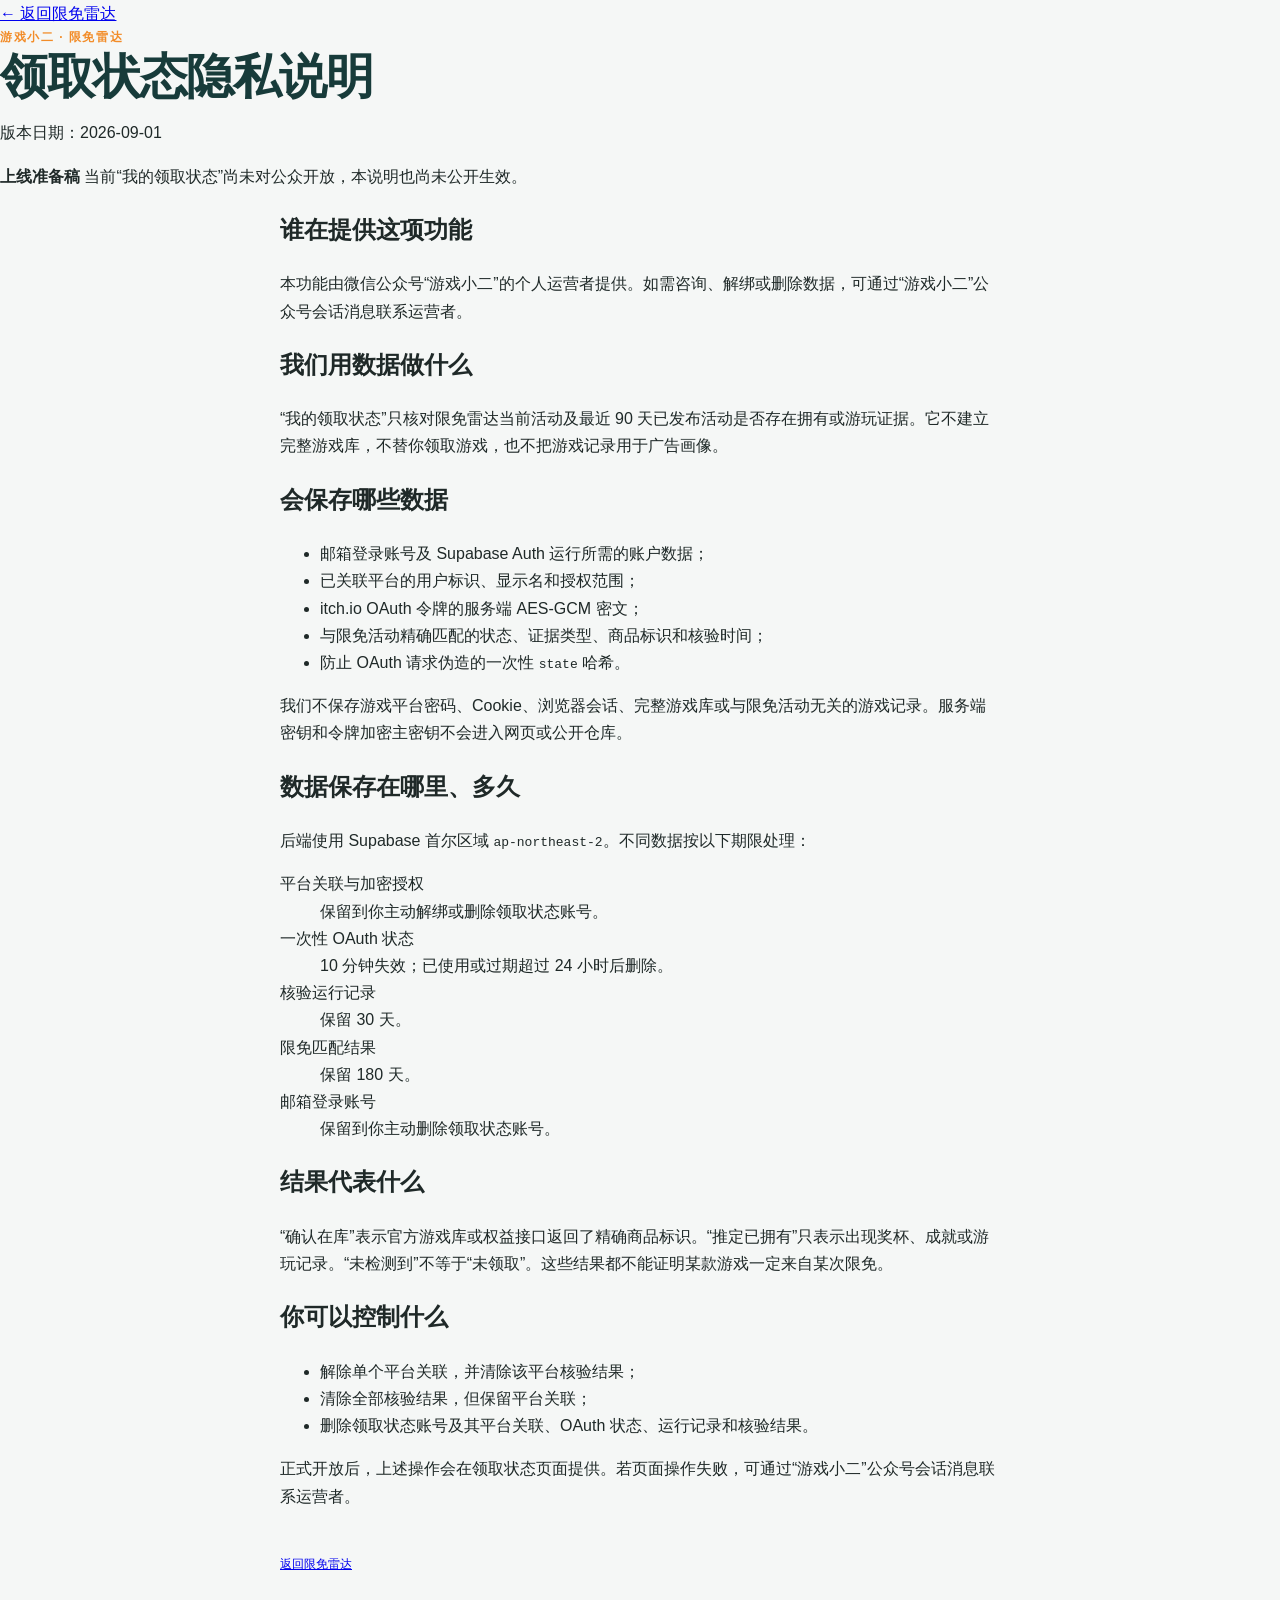
==== privacy.html @ a390d9c9 "feat: publish verification privacy notice" ====
<!doctype html>
<html lang="zh-CN">
<head>
  <meta charset="utf-8">
  <meta name="viewport" content="width=device-width,initial-scale=1,viewport-fit=cover">
  <meta name="theme-color" content="#173B3A">
  <title>领取状态隐私说明｜游戏小二</title>
  <meta name="description" content="游戏小二·限免雷达“我的领取状态”功能的数据用途、保留期限和用户权利说明。">
  <link rel="icon" href="./icon.png" type="image/png">
  <link rel="stylesheet" href="./styles.css">
</head>
<body class="privacy-page">
  <header class="privacy-masthead">
    <a class="back-link" href="./">← 返回限免雷达</a>
    <p class="eyebrow">游戏小二 · 限免雷达</p>
    <h1>领取状态隐私说明</h1>
    <p class="privacy-meta">版本日期：2026-09-01</p>
    <p class="draft-notice"><strong>上线准备稿</strong> 当前“我的领取状态”尚未对公众开放，本说明也尚未公开生效。</p>
  </header>

  <main class="privacy-content">
    <section>
      <h2>谁在提供这项功能</h2>
      <p>本功能由微信公众号“游戏小二”的个人运营者提供。如需咨询、解绑或删除数据，可通过“游戏小二”公众号会话消息联系运营者。</p>
    </section>

    <section>
      <h2>我们用数据做什么</h2>
      <p>“我的领取状态”只核对限免雷达当前活动及最近 90 天已发布活动是否存在拥有或游玩证据。它不建立完整游戏库，不替你领取游戏，也不把游戏记录用于广告画像。</p>
    </section>

    <section>
      <h2>会保存哪些数据</h2>
      <ul>
        <li>邮箱登录账号及 Supabase Auth 运行所需的账户数据；</li>
        <li>已关联平台的用户标识、显示名和授权范围；</li>
        <li>itch.io OAuth 令牌的服务端 AES-GCM 密文；</li>
        <li>与限免活动精确匹配的状态、证据类型、商品标识和核验时间；</li>
        <li>防止 OAuth 请求伪造的一次性 <code>state</code> 哈希。</li>
      </ul>
      <p>我们不保存游戏平台密码、Cookie、浏览器会话、完整游戏库或与限免活动无关的游戏记录。服务端密钥和令牌加密主密钥不会进入网页或公开仓库。</p>
    </section>

    <section>
      <h2>数据保存在哪里、多久</h2>
      <p>后端使用 Supabase 首尔区域 <code>ap-northeast-2</code>。不同数据按以下期限处理：</p>
      <dl class="retention-list">
        <div><dt>平台关联与加密授权</dt><dd>保留到你主动解绑或删除领取状态账号。</dd></div>
        <div><dt>一次性 OAuth 状态</dt><dd>10 分钟失效；已使用或过期超过 24 小时后删除。</dd></div>
        <div><dt>核验运行记录</dt><dd>保留 30 天。</dd></div>
        <div><dt>限免匹配结果</dt><dd>保留 180 天。</dd></div>
        <div><dt>邮箱登录账号</dt><dd>保留到你主动删除领取状态账号。</dd></div>
      </dl>
    </section>

    <section>
      <h2>结果代表什么</h2>
      <p>“确认在库”表示官方游戏库或权益接口返回了精确商品标识。“推定已拥有”只表示出现奖杯、成就或游玩记录。“未检测到”不等于“未领取”。这些结果都不能证明某款游戏一定来自某次限免。</p>
    </section>

    <section>
      <h2>你可以控制什么</h2>
      <ul>
        <li>解除单个平台关联，并清除该平台核验结果；</li>
        <li>清除全部核验结果，但保留平台关联；</li>
        <li>删除领取状态账号及其平台关联、OAuth 状态、运行记录和核验结果。</li>
      </ul>
      <p>正式开放后，上述操作会在领取状态页面提供。若页面操作失败，可通过“游戏小二”公众号会话消息联系运营者。</p>
    </section>
  </main>

  <footer class="privacy-footer">
    <a class="back-link" href="./">返回限免雷达</a>
  </footer>
</body>
</html>
---- styles.css ----
:root {
  color-scheme: light;
  --teal: #173b3a;
  --green: #0b6e69;
  --orange: #f28c28;
  --paper: #f7f4e9;
  --ink: #1f2928;
  --muted: #69716f;
  --rule: #dce5e2;
  --soft: #f3f8f6;
  --white: #ffffff;
  font-family: -apple-system, BlinkMacSystemFont, "PingFang SC", "Microsoft YaHei", sans-serif;
}

* { box-sizing: border-box; }

body {
  margin: 0;
  background: #f5f7f6;
  color: var(--ink);
  line-height: 1.7;
}

a, button { -webkit-tap-highlight-color: transparent; }

.masthead, main, footer {
  width: min(100% - 32px, 720px);
  margin-inline: auto;
}

.masthead {
  display: grid;
  grid-template-columns: 58px minmax(0, 1fr);
  gap: 16px;
  padding: 34px 0 22px;
  align-items: start;
}

.brand-mark {
  display: grid;
  place-items: center;
  width: 58px;
  aspect-ratio: 1;
  border-radius: 18px;
  background: var(--teal);
  color: var(--paper);
  font-size: 18px;
  font-weight: 800;
  letter-spacing: .08em;
}

.eyebrow {
  margin: 0 0 2px;
  color: var(--orange);
  font-size: 12px;
  font-weight: 800;
  letter-spacing: .13em;
  text-transform: uppercase;
}

h1, h2, p { overflow-wrap: anywhere; }

h1 {
  margin: 0;
  color: var(--teal);
  font-size: clamp(30px, 9vw, 48px);
  line-height: 1.12;
  letter-spacing: -.03em;
}

.lede {
  margin: 12px 0 0;
  color: var(--muted);
  font-size: 15px;
}

.summary {
  display: flex;
  justify-content: space-between;
  gap: 18px;
  align-items: end;
  padding: 22px;
  border-radius: 22px;
  background: var(--paper);
}

.summary h2 { margin: 0; color: var(--teal); font-size: 22px; line-height: 1.25; }
.summary h2 span { color: var(--orange); font-size: 38px; }
.deadline { margin: 0; color: var(--muted); font-size: 13px; text-align: right; }

.verification-hub {
  margin-top: 16px;
  padding: 22px;
  border: 1px solid var(--rule);
  border-radius: 22px;
  background: var(--white);
}
.verification-heading { display: flex; align-items: start; justify-content: space-between; gap: 18px; }
.verification-heading h2 { margin: 0; color: var(--teal); font-size: 24px; line-height: 1.25; }
.account-state { flex: 0 0 auto; border-radius: 999px; padding: 5px 9px; background: var(--soft); color: var(--muted); font-size: 11px; font-weight: 800; }
.verification-lede { margin: 12px 0 0; color: var(--muted); font-size: 13px; }
.verification-notice { display: flex; flex-direction: column; gap: 2px; margin-top: 16px; border-radius: 14px; padding: 12px 14px; background: var(--paper); color: var(--muted); font-size: 12px; }
.verification-notice strong { color: var(--teal); font-size: 13px; }
.verification-login { margin-top: 16px; }
.verification-login > label { display: block; margin-bottom: 5px; color: var(--teal); font-size: 12px; font-weight: 800; }
.verification-form-row { display: grid; grid-template-columns: minmax(0, 1fr) auto; gap: 8px; margin-top: 8px; }
.verification-form-row input {
  min-width: 0;
  width: 100%;
  border: 1px solid var(--rule);
  border-radius: 12px;
  padding: 10px 12px;
  background: var(--white);
  color: var(--ink);
  font: inherit;
  font-size: 14px;
}
.verification-form-row input:focus { border-color: var(--green); outline: 3px solid rgba(11,110,105,.12); }
.secondary-button, .primary-inline-button, .verification-platform-button {
  border: 0;
  border-radius: 12px;
  padding: 9px 12px;
  font: inherit;
  font-size: 12px;
  font-weight: 800;
  cursor: pointer;
}
.secondary-button { border: 1px solid var(--rule); background: var(--white); color: var(--teal); }
.primary-inline-button { background: var(--teal); color: var(--white); }
.secondary-button:disabled, .primary-inline-button:disabled, .verification-platform-button:disabled { cursor: not-allowed; opacity: .55; }
.verification-account { display: flex; align-items: center; justify-content: space-between; gap: 14px; margin-top: 16px; border-radius: 14px; padding: 10px 12px; background: var(--soft); }
.verification-account span { display: block; color: var(--muted); font-size: 10px; }
.verification-account strong { display: block; color: var(--teal); font-size: 13px; overflow-wrap: anywhere; }
.verification-message { min-height: 1.6em; margin: 10px 0 0; color: var(--muted); font-size: 12px; }
.verification-message[data-tone="success"] { color: var(--green); }
.verification-message[data-tone="error"] { color: #9a463f; }
.verification-results-summary { display: grid; grid-template-columns: repeat(3, 1fr); gap: 8px; margin-top: 14px; }
.verification-results-summary div { border-radius: 12px; padding: 10px; background: var(--soft); text-align: center; }
.verification-results-summary strong { display: block; color: var(--teal); font-size: 21px; line-height: 1.15; }
.verification-results-summary span { color: var(--muted); font-size: 10px; }
.verification-platforms { display: grid; grid-template-columns: repeat(2, minmax(0, 1fr)); gap: 10px; margin-top: 16px; }
.verification-platform-card { display: flex; min-width: 0; min-height: 145px; flex-direction: column; justify-content: space-between; gap: 14px; border: 1px solid var(--rule); border-radius: 15px; padding: 14px; background: var(--white); }
.verification-platform-card h3 { margin: 0; color: var(--teal); font-size: 15px; line-height: 1.3; }
.verification-platform-description { margin: 5px 0 0; color: var(--muted); font-size: 11px; line-height: 1.55; }
.verification-platform-footer { display: flex; flex-wrap: wrap; align-items: center; gap: 7px; }
.verification-platform-status { margin-right: auto; color: var(--muted); font-size: 10px; font-weight: 800; }
.verification-platform-status.is-linked { color: var(--green); }
.verification-platform-button { background: var(--soft); color: var(--teal); }
.verification-library-link { color: var(--green); font-size: 10px; font-weight: 800; text-decoration: none; }
.verification-actions { display: flex; flex-wrap: wrap; align-items: center; gap: 10px 14px; margin-top: 16px; }
.verification-actions .primary-button { width: auto; min-width: 190px; }
.verification-explanation { margin-top: 16px; border-top: 1px solid var(--rule); padding-top: 12px; }
.verification-explanation summary { color: var(--teal); font-size: 12px; font-weight: 800; cursor: pointer; }
.verification-explanation dl { margin: 8px 0 0; }
.verification-explanation dl div { padding: 8px 0; border-top: 1px solid var(--rule); }
.verification-explanation dt { color: var(--teal); font-size: 12px; font-weight: 800; }
.verification-explanation dd { margin: 2px 0 0; color: var(--muted); font-size: 11px; }

.batch-assistant, .batch-workflow {
  margin-top: 16px;
  border: 1px solid var(--rule);
  border-radius: 22px;
  background: var(--white);
}
.batch-assistant { padding: 22px; }
.batch-intro { display: grid; grid-template-columns: minmax(180px, .8fr) minmax(0, 1.2fr); gap: 22px; align-items: start; }
.batch-intro h2, .workflow-header h2 { margin: 0; color: var(--teal); font-size: 22px; line-height: 1.25; }
.batch-intro > p { margin: 0; color: var(--muted); font-size: 13px; }
.batch-counts { display: grid; grid-template-columns: repeat(3, 1fr); gap: 8px; margin: 18px 0 14px; }
.batch-counts div { padding: 12px 10px; border-radius: 14px; background: var(--soft); text-align: center; }
.batch-counts strong { display: block; color: var(--teal); font-size: 23px; line-height: 1.1; }
.batch-counts span { color: var(--muted); font-size: 11px; }

.primary-button, .confirm-button, .skip-button, .close-button, .text-button {
  border: 0;
  font: inherit;
  cursor: pointer;
}
.primary-button {
  width: 100%;
  border-radius: 14px;
  padding: 12px 16px;
  background: var(--teal);
  color: var(--white);
  font-size: 14px;
  font-weight: 800;
}
.storage-warning { margin: 12px 0 0; border-radius: 12px; padding: 10px 12px; background: #fff4e7; color: #68431b; font-size: 12px; }
.membership-settings { margin-top: 14px; border-top: 1px solid var(--rule); padding-top: 12px; }
.membership-settings summary { color: var(--teal); font-size: 13px; font-weight: 800; cursor: pointer; }
.settings-note { margin: 10px 0; color: var(--muted); font-size: 12px; }
.membership-grid { display: grid; grid-template-columns: repeat(2, minmax(0, 1fr)); gap: 8px 14px; }
.membership-grid label { display: flex; gap: 8px; align-items: flex-start; color: var(--ink); font-size: 12px; }
.membership-grid input { flex: 0 0 auto; margin-top: 5px; accent-color: var(--teal); }
.record-actions { display: flex; flex-wrap: wrap; gap: 10px; margin-top: 14px; }
.text-button { padding: 7px 0; background: transparent; color: var(--green); font-size: 12px; font-weight: 800; }
.text-button.danger { color: #9a463f; }

.batch-workflow { padding: 22px; scroll-margin-top: 12px; box-shadow: 0 16px 40px rgba(23,59,58,.08); }
.workflow-header { display: flex; justify-content: space-between; gap: 16px; align-items: start; padding-bottom: 14px; border-bottom: 1px solid var(--rule); }
.close-button { border-radius: 999px; padding: 7px 11px; background: var(--soft); color: var(--teal); font-size: 12px; }
.batch-meta { display: flex; flex-wrap: wrap; gap: 8px; margin-top: 18px; color: var(--muted); font-size: 12px; }
.batch-meta span:first-child { color: var(--orange); font-weight: 800; }
#batch-title-current { margin: 8px 0 14px; color: var(--teal); font-size: 24px; line-height: 1.35; overflow-wrap: anywhere; }
.batch-details { display: grid; grid-template-columns: repeat(3, minmax(0, 1fr)); gap: 8px; margin: 0 0 18px; }
.batch-details div { border-radius: 12px; padding: 10px; background: var(--soft); }
.batch-details dt { color: var(--muted); font-size: 10px; }
.batch-details dd { margin: 2px 0 0; color: var(--teal); font-size: 12px; font-weight: 800; overflow-wrap: anywhere; }
.batch-open-link { display: block; border-radius: 14px; padding: 12px 16px; background: var(--orange); color: #34210c; font-size: 14px; font-weight: 800; text-align: center; text-decoration: none; }
.confirm-hint { margin: 10px 0; color: var(--muted); font-size: 12px; }
.workflow-actions { display: grid; grid-template-columns: minmax(0, 1fr) auto; gap: 10px; }
.confirm-button, .skip-button { border-radius: 12px; padding: 11px 14px; font-size: 13px; font-weight: 800; }
.confirm-button { background: var(--teal); color: var(--white); }
.confirm-button:disabled { background: #c8d0cd; color: #687572; cursor: not-allowed; }
.skip-button { border: 1px solid var(--rule); background: var(--white); color: var(--teal); }
.batch-complete { padding: 26px 0 4px; text-align: center; }
.batch-complete .complete-mark { display: grid; place-items: center; width: 50px; height: 50px; margin: 0 auto 12px; border-radius: 50%; background: var(--soft); color: var(--green); font-size: 25px; font-weight: 800; }
.batch-complete h3 { margin: 0; color: var(--teal); font-size: 21px; }
.batch-complete p { margin: 8px 0 0; color: var(--muted); font-size: 13px; }

.filters {
  display: flex;
  gap: 8px;
  overflow-x: auto;
  padding: 18px 0 12px;
  scrollbar-width: none;
}
.filters::-webkit-scrollbar { display: none; }

.filter {
  flex: 0 0 auto;
  border: 1px solid var(--rule);
  border-radius: 999px;
  padding: 9px 14px;
  background: var(--white);
  color: var(--teal);
  font: inherit;
  font-size: 13px;
  cursor: pointer;
}
.filter.is-active { border-color: var(--teal); background: var(--teal); color: var(--white); }
.filter:focus-visible, .claim-link:focus-visible, .platform-picker select:focus-visible,
.primary-button:focus-visible, .batch-open-link:focus-visible, .confirm-button:focus-visible,
.skip-button:focus-visible, .close-button:focus-visible, .text-button:focus-visible,
.membership-settings summary:focus-visible, .membership-grid input:focus-visible { outline: 3px solid rgba(242,140,40,.45); outline-offset: 2px; }

.platform-picker {
  display: flex;
  align-items: center;
  justify-content: space-between;
  gap: 14px;
  margin: 0 0 14px;
  padding: 10px 12px;
  border: 1px solid var(--rule);
  border-radius: 14px;
  background: var(--white);
  color: var(--muted);
  font-size: 12px;
}
.platform-picker select {
  min-width: 0;
  max-width: 75%;
  border: 0;
  background: transparent;
  color: var(--teal);
  font: inherit;
  font-weight: 800;
  text-align: right;
}

.offer-list { display: grid; gap: 22px; }
.offer-section { display: grid; gap: 10px; }
.offer-section-heading { display: flex; align-items: baseline; justify-content: space-between; gap: 12px; }
.offer-section-heading h2 { margin: 0; color: var(--teal); font-size: 17px; }
.offer-section-heading span { color: var(--muted); font-size: 11px; }
.offer-cards { display: grid; gap: 14px; }

.offer-card, .empty-state, .ownership-guide {
  border: 1px solid var(--rule);
  border-radius: 20px;
  background: var(--white);
}

.offer-card { padding: 20px; }
.offer-meta { display: flex; flex-wrap: wrap; gap: 8px; }
.offer-meta span { color: var(--muted); font-size: 12px; }
.offer-meta .type { color: var(--orange); font-weight: 800; }
.offer-card .title { margin: 8px 0 8px; color: var(--teal); font-size: 21px; line-height: 1.35; }
.offer-card .ownership, .offer-card .membership { margin: 0; font-size: 14px; }
.offer-card .membership { color: var(--muted); }
.offer-card .local-progress { display: inline-block; margin: 10px 0 0; border-radius: 999px; padding: 3px 8px; background: var(--soft); color: var(--green); font-size: 11px; font-weight: 800; }
.offer-verification { margin-top: 12px; border-top: 1px solid var(--rule); padding-top: 12px; }
.verification-badge { display: inline-flex; border-radius: 999px; padding: 3px 8px; font-size: 10px; font-weight: 800; }
.verification-badge.is-confirmed { background: #e3f3ed; color: #176044; }
.verification-badge.is-likely { background: #fff0d9; color: #875016; }
.verification-badge.is-neutral { background: var(--soft); color: var(--muted); }
.verification-badge.is-blocked, .verification-badge.is-unsupported { background: #f0f1f0; color: #68706e; }
.verification-badge.is-error { background: #fdebea; color: #98443d; }
.verification-detail { margin: 6px 0 0; color: var(--muted); font-size: 11px; }
.verification-time { display: block; margin-top: 3px; color: #8a918f; font-size: 10px; }
.verification-refresh { margin-top: 8px; border: 0; padding: 0; background: transparent; color: var(--green); font: inherit; font-size: 11px; font-weight: 750; cursor: pointer; }
.verification-refresh:disabled { cursor: wait; opacity: 0.5; }

.offer-action {
  display: flex;
  justify-content: space-between;
  align-items: end;
  gap: 16px;
  margin-top: 18px;
  padding-top: 16px;
  border-top: 1px solid var(--rule);
}
.date-label { display: block; color: var(--muted); font-size: 11px; }
.ends-at { display: block; color: var(--teal); font-size: 14px; }
.countdown { display: block; margin-top: 2px; color: var(--orange); font-size: 12px; font-weight: 800; }
.claim-link {
  flex: 0 0 auto;
  border-radius: 12px;
  padding: 10px 14px;
  background: var(--orange);
  color: #34210c;
  font-size: 13px;
  font-weight: 800;
  text-decoration: none;
}

.empty-state { padding: 28px 22px; text-align: center; }
.empty-state h2 { margin: 4px 0 8px; color: var(--teal); font-size: 20px; }
.empty-state p { margin: 0; color: var(--muted); font-size: 14px; }
.empty-state .empty-kicker { color: var(--orange); font-size: 12px; font-weight: 800; letter-spacing: .12em; }

.ownership-guide { margin-top: 18px; padding: 24px 22px; }
.ownership-guide h2 { margin: 0 0 14px; color: var(--teal); font-size: 20px; }
.ownership-guide dl { margin: 0; }
.ownership-guide dl div { padding: 12px 0; border-top: 1px solid var(--rule); }
.ownership-guide dt { color: var(--teal); font-size: 14px; font-weight: 800; }
.ownership-guide dd { margin: 2px 0 0; color: var(--muted); font-size: 13px; }

footer { padding: 28px 0 44px; color: var(--muted); font-size: 12px; }
footer p { margin: 0 0 8px; }

[hidden] { display: none !important; }

@media (max-width: 430px) {
  .masthead, main, footer { width: min(100% - 24px, 720px); }
  .masthead { grid-template-columns: 48px minmax(0, 1fr); gap: 12px; padding-top: 24px; }
  .brand-mark { width: 48px; border-radius: 15px; font-size: 15px; }
  .summary { display: block; padding: 18px; }
  .deadline { margin-top: 8px; text-align: left; }
  .verification-hub { padding: 18px; border-radius: 18px; }
  .verification-form-row { grid-template-columns: 1fr; }
  .verification-platforms { grid-template-columns: 1fr; }
  .verification-platform-card { min-height: 0; }
  .verification-actions { display: grid; grid-template-columns: 1fr; }
  .verification-actions .primary-button { width: 100%; }
  .batch-assistant, .batch-workflow { padding: 18px; border-radius: 18px; }
  .batch-intro { display: block; }
  .batch-intro > p { margin-top: 10px; }
  .membership-grid { grid-template-columns: 1fr; }
  .batch-details { grid-template-columns: 1fr; }
  .workflow-actions { grid-template-columns: 1fr; }
  .offer-action { align-items: stretch; flex-direction: column; }
  .claim-link { text-align: center; }
}

@media (prefers-reduced-motion: reduce) {
  *, *::before, *::after { scroll-behavior: auto !important; }
}
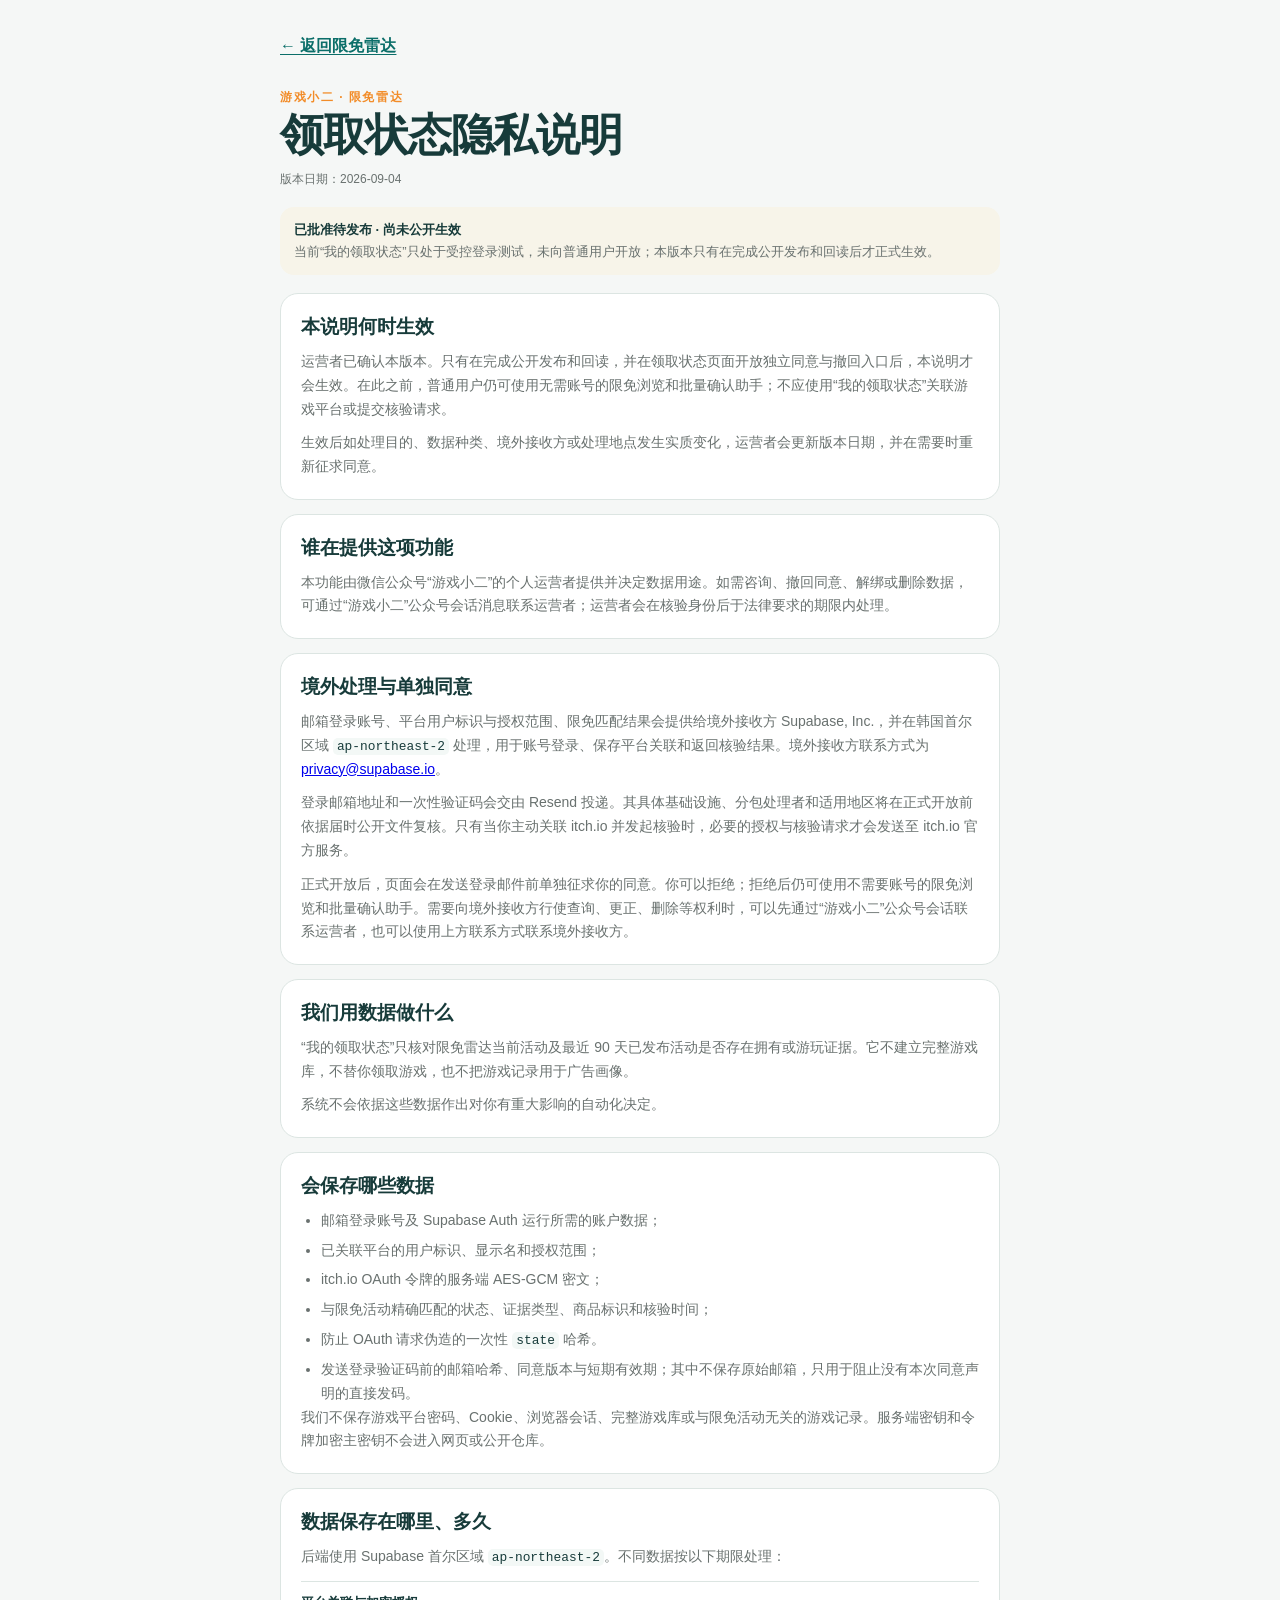
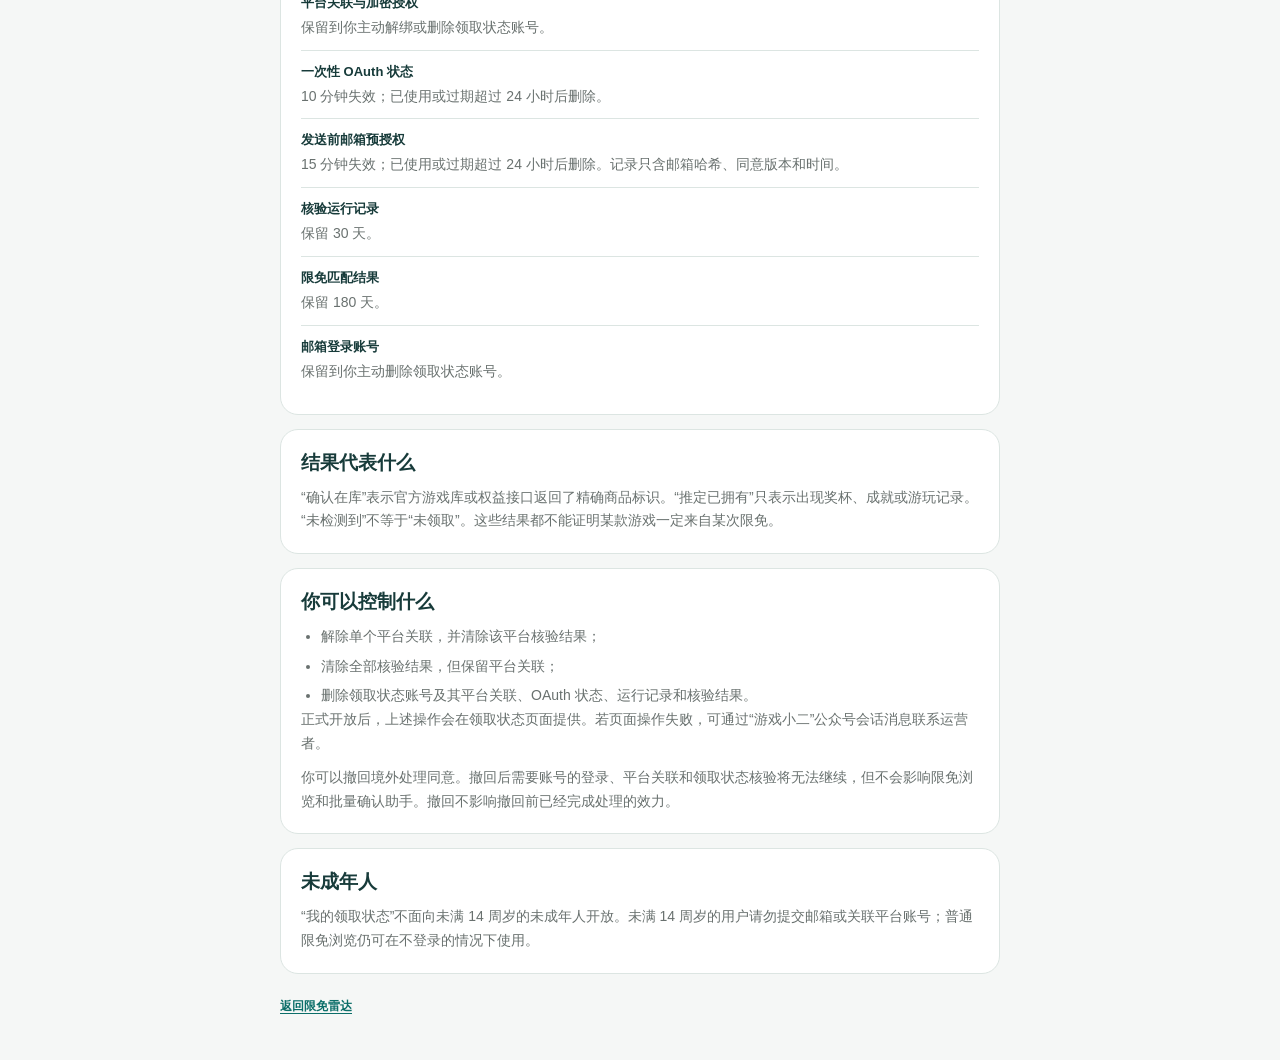
==== commit 4cddf327: "Publish approved privacy and consent flow" ====
--- a/privacy.html
+++ b/privacy.html
@@ -14,19 +14,33 @@
     <a class="back-link" href="./">← 返回限免雷达</a>
     <p class="eyebrow">游戏小二 · 限免雷达</p>
     <h1>领取状态隐私说明</h1>
-    <p class="privacy-meta">版本日期：2026-09-01</p>
-    <p class="draft-notice"><strong>上线准备稿</strong> 当前“我的领取状态”尚未对公众开放，本说明也尚未公开生效。</p>
+    <p class="privacy-meta">版本日期：2026-09-04</p>
+    <p class="draft-notice"><strong>已批准待发布 · 尚未公开生效</strong> 当前“我的领取状态”只处于受控登录测试，未向普通用户开放；本版本只有在完成公开发布和回读后才正式生效。</p>
   </header>
 
   <main class="privacy-content">
     <section>
+      <h2>本说明何时生效</h2>
+      <p>运营者已确认本版本。只有在完成公开发布和回读，并在领取状态页面开放独立同意与撤回入口后，本说明才会生效。在此之前，普通用户仍可使用无需账号的限免浏览和批量确认助手；不应使用“我的领取状态”关联游戏平台或提交核验请求。</p>
+      <p>生效后如处理目的、数据种类、境外接收方或处理地点发生实质变化，运营者会更新版本日期，并在需要时重新征求同意。</p>
+    </section>
+
+    <section>
       <h2>谁在提供这项功能</h2>
-      <p>本功能由微信公众号“游戏小二”的个人运营者提供。如需咨询、解绑或删除数据，可通过“游戏小二”公众号会话消息联系运营者。</p>
+      <p>本功能由微信公众号“游戏小二”的个人运营者提供并决定数据用途。如需咨询、撤回同意、解绑或删除数据，可通过“游戏小二”公众号会话消息联系运营者；运营者会在核验身份后于法律要求的期限内处理。</p>
+    </section>
+
+    <section>
+      <h2>境外处理与单独同意</h2>
+      <p>邮箱登录账号、平台用户标识与授权范围、限免匹配结果会提供给境外接收方 Supabase, Inc.，并在韩国首尔区域 <code>ap-northeast-2</code> 处理，用于账号登录、保存平台关联和返回核验结果。境外接收方联系方式为 <a href="mailto:privacy@supabase.io">privacy@supabase.io</a>。</p>
+      <p>登录邮箱地址和一次性验证码会交由 Resend 投递。其具体基础设施、分包处理者和适用地区将在正式开放前依据届时公开文件复核。只有当你主动关联 itch.io 并发起核验时，必要的授权与核验请求才会发送至 itch.io 官方服务。</p>
+      <p>正式开放后，页面会在发送登录邮件前单独征求你的同意。你可以拒绝；拒绝后仍可使用不需要账号的限免浏览和批量确认助手。需要向境外接收方行使查询、更正、删除等权利时，可以先通过“游戏小二”公众号会话联系运营者，也可以使用上方联系方式联系境外接收方。</p>
     </section>
 
     <section>
       <h2>我们用数据做什么</h2>
       <p>“我的领取状态”只核对限免雷达当前活动及最近 90 天已发布活动是否存在拥有或游玩证据。它不建立完整游戏库，不替你领取游戏，也不把游戏记录用于广告画像。</p>
+      <p>系统不会依据这些数据作出对你有重大影响的自动化决定。</p>
     </section>
 
     <section>
@@ -37,6 +51,7 @@
         <li>itch.io OAuth 令牌的服务端 AES-GCM 密文；</li>
         <li>与限免活动精确匹配的状态、证据类型、商品标识和核验时间；</li>
         <li>防止 OAuth 请求伪造的一次性 <code>state</code> 哈希。</li>
+        <li>发送登录验证码前的邮箱哈希、同意版本与短期有效期；其中不保存原始邮箱，只用于阻止没有本次同意声明的直接发码。</li>
       </ul>
       <p>我们不保存游戏平台密码、Cookie、浏览器会话、完整游戏库或与限免活动无关的游戏记录。服务端密钥和令牌加密主密钥不会进入网页或公开仓库。</p>
     </section>
@@ -47,6 +62,7 @@
       <dl class="retention-list">
         <div><dt>平台关联与加密授权</dt><dd>保留到你主动解绑或删除领取状态账号。</dd></div>
         <div><dt>一次性 OAuth 状态</dt><dd>10 分钟失效；已使用或过期超过 24 小时后删除。</dd></div>
+        <div><dt>发送前邮箱预授权</dt><dd>15 分钟失效；已使用或过期超过 24 小时后删除。记录只含邮箱哈希、同意版本和时间。</dd></div>
         <div><dt>核验运行记录</dt><dd>保留 30 天。</dd></div>
         <div><dt>限免匹配结果</dt><dd>保留 180 天。</dd></div>
         <div><dt>邮箱登录账号</dt><dd>保留到你主动删除领取状态账号。</dd></div>
@@ -66,6 +82,12 @@
         <li>删除领取状态账号及其平台关联、OAuth 状态、运行记录和核验结果。</li>
       </ul>
       <p>正式开放后，上述操作会在领取状态页面提供。若页面操作失败，可通过“游戏小二”公众号会话消息联系运营者。</p>
+      <p>你可以撤回境外处理同意。撤回后需要账号的登录、平台关联和领取状态核验将无法继续，但不会影响限免浏览和批量确认助手。撤回不影响撤回前已经完成处理的效力。</p>
+    </section>
+
+    <section>
+      <h2>未成年人</h2>
+      <p>“我的领取状态”不面向未满 14 周岁的未成年人开放。未满 14 周岁的用户请勿提交邮箱或关联平台账号；普通限免浏览仍可在不登录的情况下使用。</p>
     </section>
   </main>
 
--- a/styles.css
+++ b/styles.css
@@ -116,6 +116,23 @@
   font-size: 14px;
 }
 .verification-form-row input:focus { border-color: var(--green); outline: 3px solid rgba(11,110,105,.12); }
+.verification-consent {
+  display: grid;
+  grid-template-columns: 18px minmax(0, 1fr);
+  gap: 9px;
+  align-items: start;
+  margin-top: 12px;
+  border: 1px solid var(--rule);
+  border-radius: 12px;
+  padding: 12px;
+  background: var(--white);
+  color: var(--muted);
+  font-size: 12px;
+  line-height: 1.65;
+}
+.verification-consent[hidden] { display: none; }
+.verification-consent input { width: 18px; height: 18px; margin: 1px 0 0; accent-color: var(--green); }
+.verification-consent a { color: var(--teal); font-weight: 800; }
 .secondary-button, .primary-inline-button, .verification-platform-button {
   border: 0;
   border-radius: 12px;
@@ -338,11 +355,38 @@
 
 footer { padding: 28px 0 44px; color: var(--muted); font-size: 12px; }
 footer p { margin: 0 0 8px; }
+.footer-link, .back-link { color: var(--green); font-weight: 800; text-decoration-thickness: 1px; text-underline-offset: 3px; }
+
+.privacy-masthead, .privacy-content, .privacy-footer {
+  width: min(100% - 32px, 720px);
+  margin-inline: auto;
+}
+.privacy-masthead { padding: 32px 0 18px; }
+.privacy-masthead .eyebrow { margin-top: 28px; }
+.privacy-masthead h1 { font-size: clamp(30px, 8vw, 44px); }
+.privacy-meta { margin: 10px 0 0; color: var(--muted); font-size: 12px; }
+.draft-notice { margin: 18px 0 0; border-radius: 14px; padding: 12px 14px; background: var(--paper); color: var(--muted); font-size: 13px; }
+.draft-notice strong { display: block; color: var(--teal); }
+.privacy-content { display: grid; gap: 14px; }
+.privacy-content section { border: 1px solid var(--rule); border-radius: 18px; padding: 20px; background: var(--white); }
+.privacy-content h2 { margin: 0 0 10px; color: var(--teal); font-size: 19px; line-height: 1.35; }
+.privacy-content p, .privacy-content li, .privacy-content dd { color: var(--muted); font-size: 14px; }
+.privacy-content p { margin: 0; }
+.privacy-content p + p { margin-top: 10px; }
+.privacy-content ul { margin: 0; padding-left: 1.25em; }
+.privacy-content li + li { margin-top: 6px; }
+.privacy-content code { border-radius: 5px; padding: 1px 4px; background: var(--soft); color: var(--teal); font-size: .92em; }
+.retention-list { margin: 12px 0 0; }
+.retention-list div { padding: 10px 0; border-top: 1px solid var(--rule); }
+.retention-list dt { color: var(--teal); font-size: 13px; font-weight: 800; }
+.retention-list dd { margin: 2px 0 0; }
+.privacy-footer { padding-top: 22px; }
 
 [hidden] { display: none !important; }
 
 @media (max-width: 430px) {
   .masthead, main, footer { width: min(100% - 24px, 720px); }
+  .privacy-masthead, .privacy-content, .privacy-footer { width: min(100% - 24px, 720px); }
   .masthead { grid-template-columns: 48px minmax(0, 1fr); gap: 12px; padding-top: 24px; }
   .brand-mark { width: 48px; border-radius: 15px; font-size: 15px; }
   .summary { display: block; padding: 18px; }
@@ -361,6 +405,7 @@
   .workflow-actions { grid-template-columns: 1fr; }
   .offer-action { align-items: stretch; flex-direction: column; }
   .claim-link { text-align: center; }
+  .privacy-content section { padding: 17px; }
 }
 
 @media (prefers-reduced-motion: reduce) {
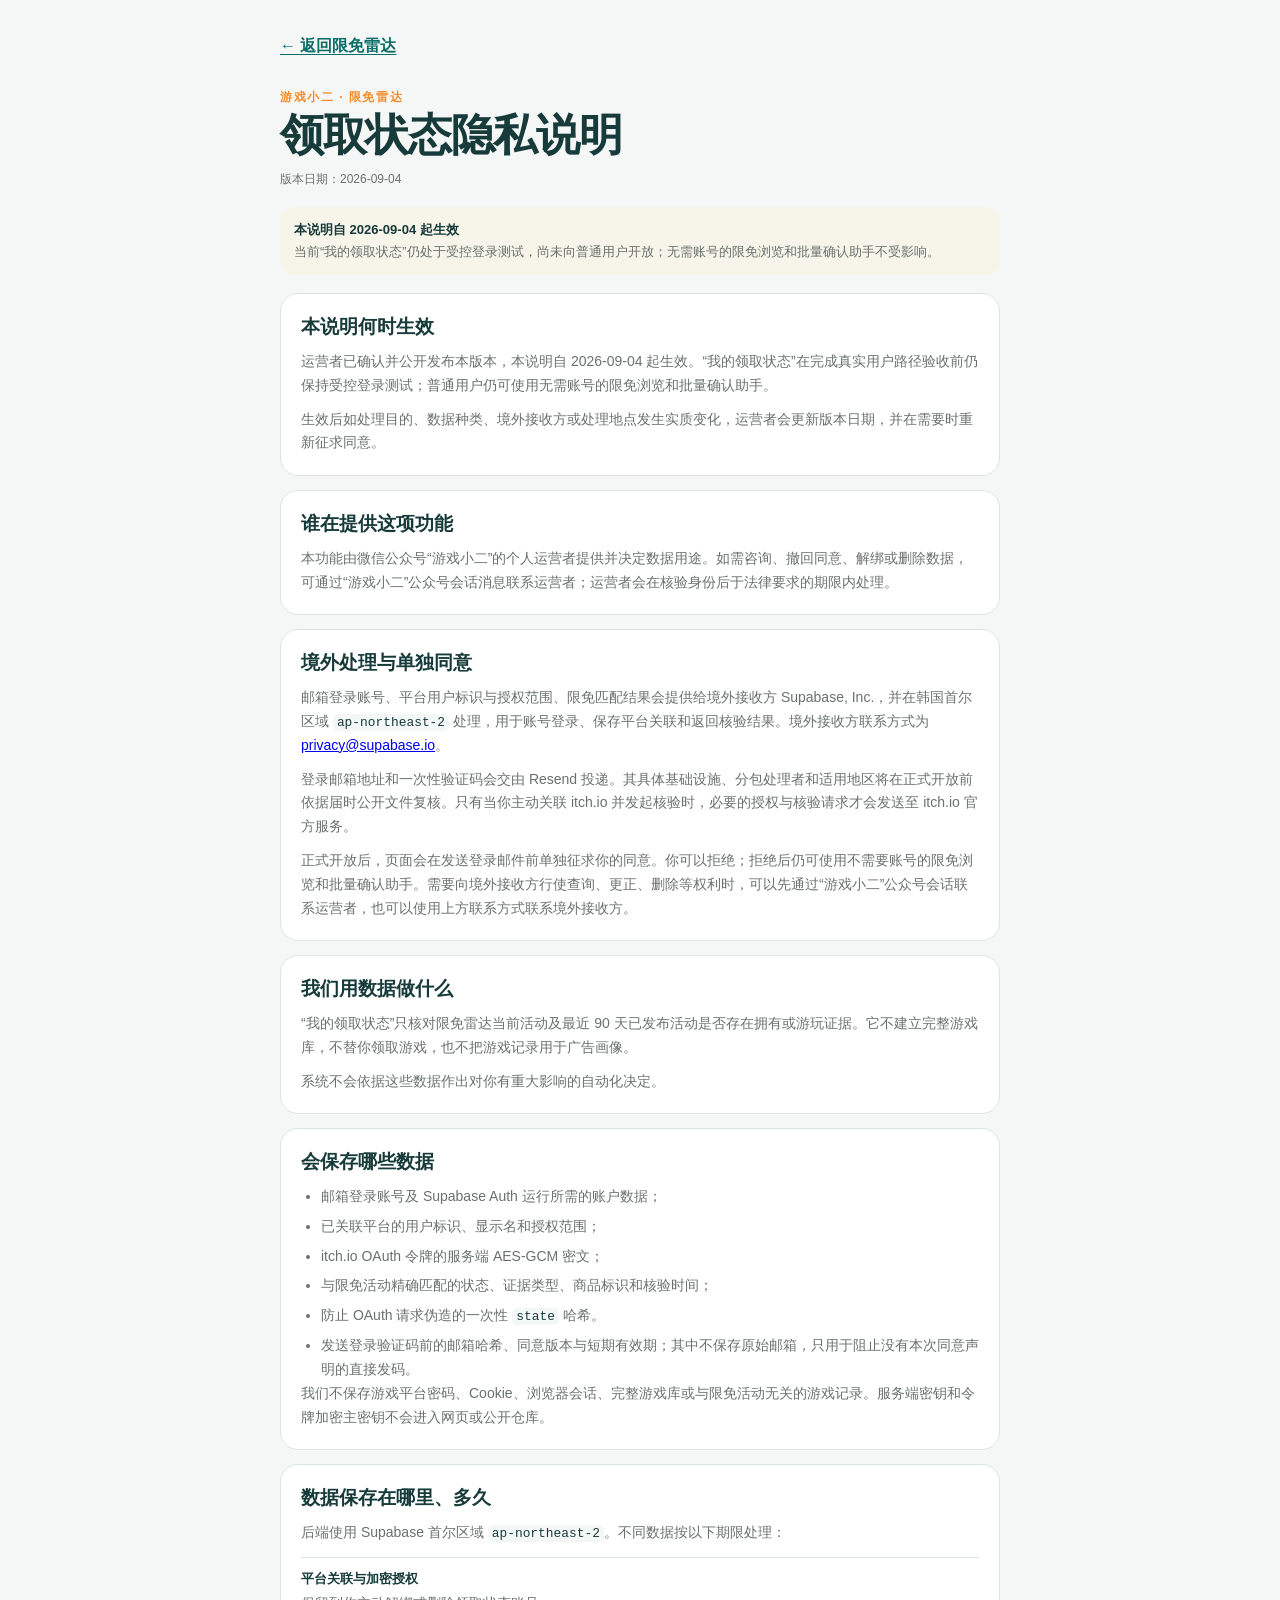
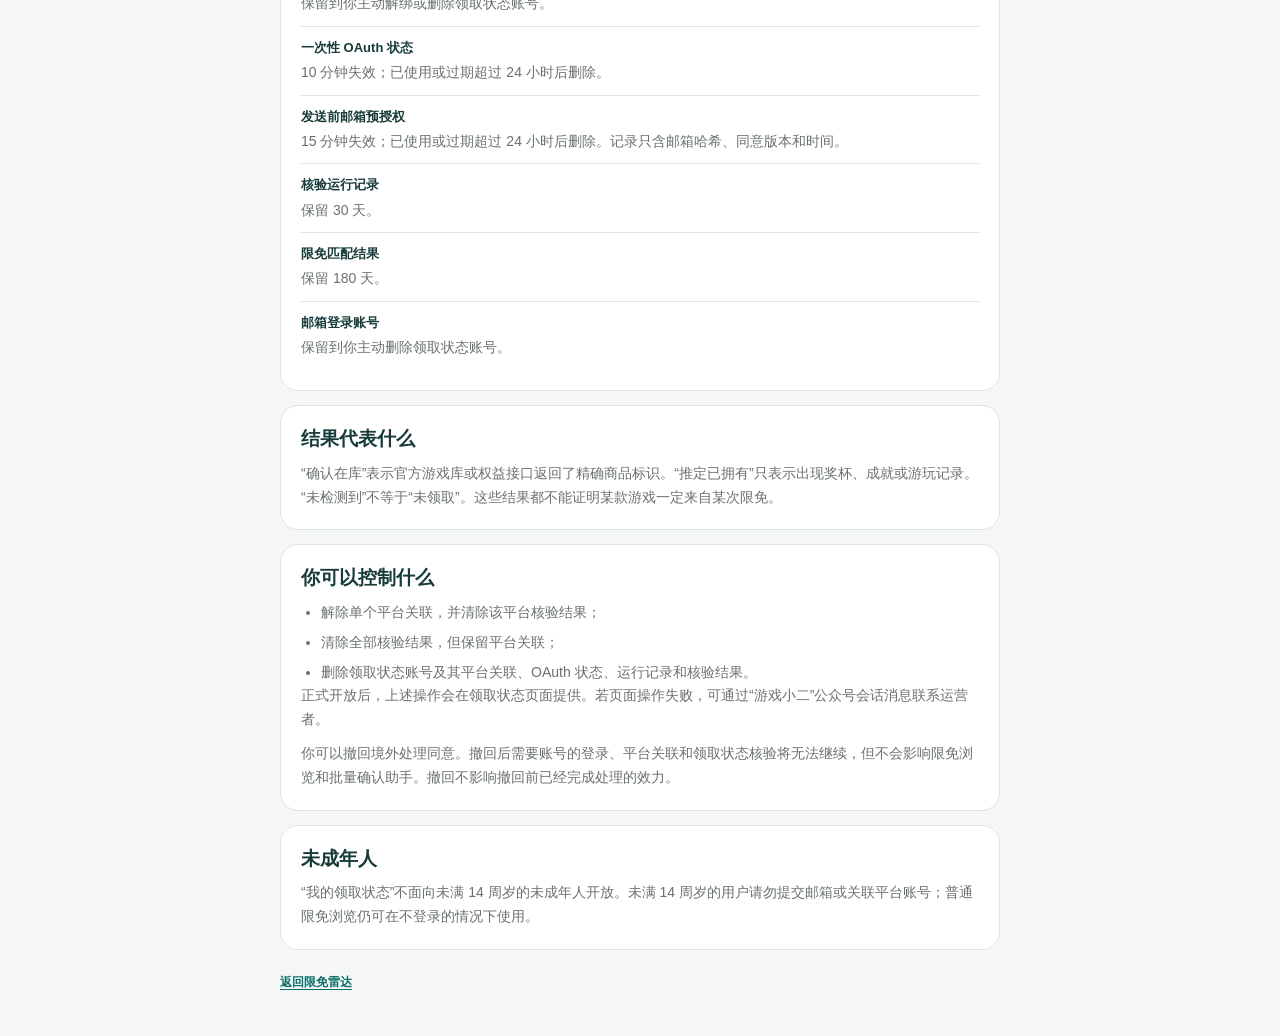
==== commit 63d97b1a: "Activate approved privacy policy" ====
--- a/privacy.html
+++ b/privacy.html
@@ -15,13 +15,13 @@
     <p class="eyebrow">游戏小二 · 限免雷达</p>
     <h1>领取状态隐私说明</h1>
     <p class="privacy-meta">版本日期：2026-09-04</p>
-    <p class="draft-notice"><strong>已批准待发布 · 尚未公开生效</strong> 当前“我的领取状态”只处于受控登录测试，未向普通用户开放；本版本只有在完成公开发布和回读后才正式生效。</p>
+    <p class="draft-notice"><strong>本说明自 2026-09-04 起生效</strong> 当前“我的领取状态”仍处于受控登录测试，尚未向普通用户开放；无需账号的限免浏览和批量确认助手不受影响。</p>
   </header>
 
   <main class="privacy-content">
     <section>
       <h2>本说明何时生效</h2>
-      <p>运营者已确认本版本。只有在完成公开发布和回读，并在领取状态页面开放独立同意与撤回入口后，本说明才会生效。在此之前，普通用户仍可使用无需账号的限免浏览和批量确认助手；不应使用“我的领取状态”关联游戏平台或提交核验请求。</p>
+      <p>运营者已确认并公开发布本版本，本说明自 2026-09-04 起生效。“我的领取状态”在完成真实用户路径验收前仍保持受控登录测试；普通用户仍可使用无需账号的限免浏览和批量确认助手。</p>
       <p>生效后如处理目的、数据种类、境外接收方或处理地点发生实质变化，运营者会更新版本日期，并在需要时重新征求同意。</p>
     </section>
 
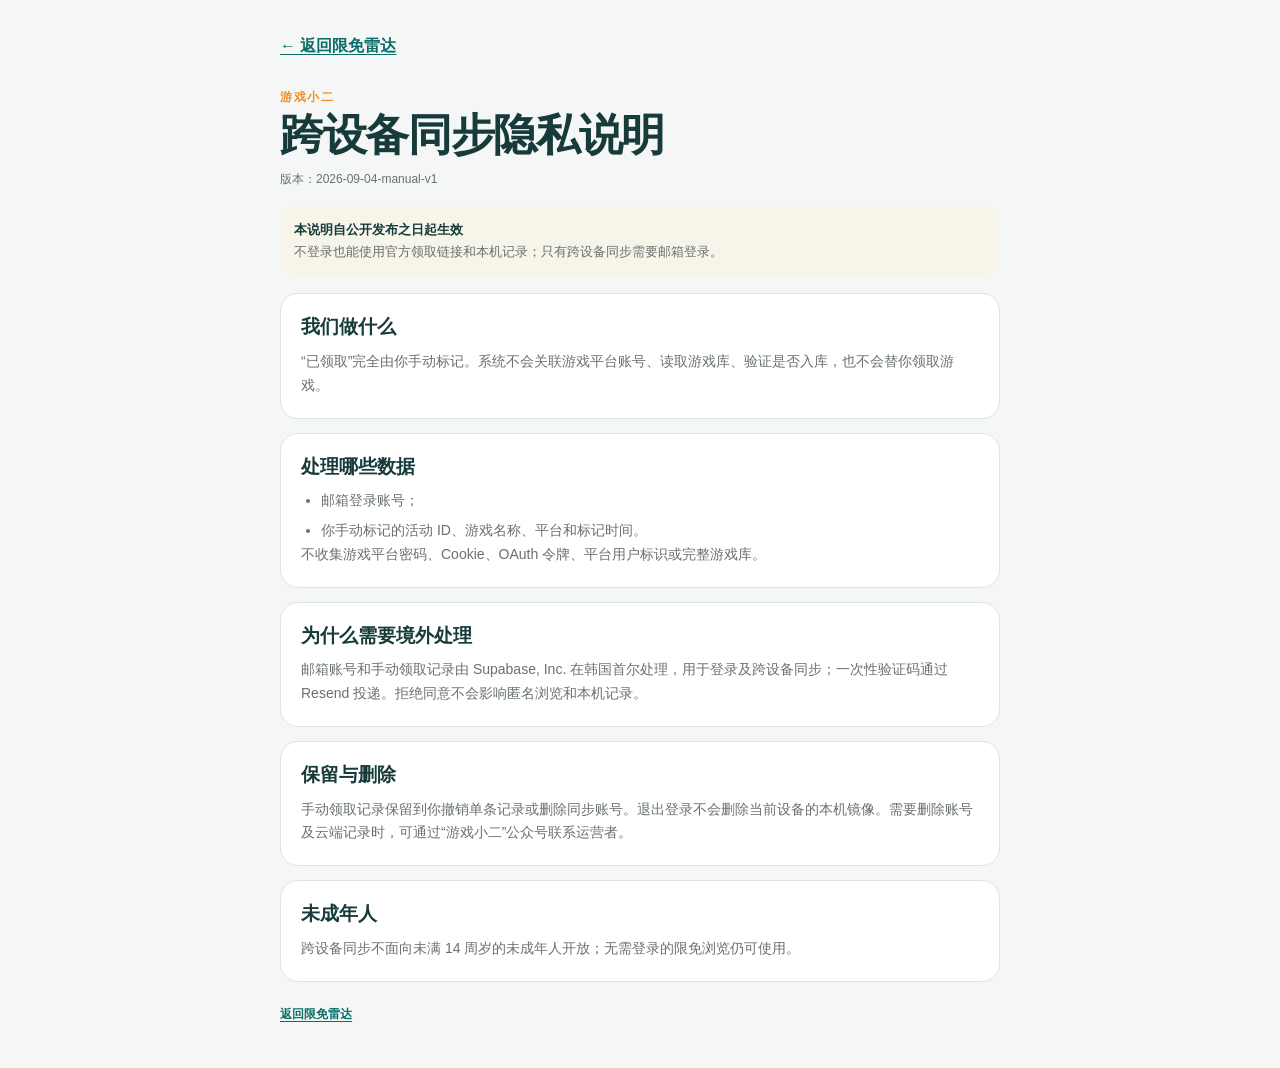
==== commit 180e7af1: "Simplify free game claim tracking" ====
--- a/privacy.html
+++ b/privacy.html
@@ -1,98 +1,10 @@
 <!doctype html>
-<html lang="zh-CN">
-<head>
-  <meta charset="utf-8">
-  <meta name="viewport" content="width=device-width,initial-scale=1,viewport-fit=cover">
-  <meta name="theme-color" content="#173B3A">
-  <title>领取状态隐私说明｜游戏小二</title>
-  <meta name="description" content="游戏小二·限免雷达“我的领取状态”功能的数据用途、保留期限和用户权利说明。">
-  <link rel="icon" href="./icon.png" type="image/png">
-  <link rel="stylesheet" href="./styles.css">
-</head>
-<body class="privacy-page">
-  <header class="privacy-masthead">
-    <a class="back-link" href="./">← 返回限免雷达</a>
-    <p class="eyebrow">游戏小二 · 限免雷达</p>
-    <h1>领取状态隐私说明</h1>
-    <p class="privacy-meta">版本日期：2026-09-04</p>
-    <p class="draft-notice"><strong>本说明自 2026-09-04 起生效</strong> 当前“我的领取状态”仍处于受控登录测试，尚未向普通用户开放；无需账号的限免浏览和批量确认助手不受影响。</p>
-  </header>
-
-  <main class="privacy-content">
-    <section>
-      <h2>本说明何时生效</h2>
-      <p>运营者已确认并公开发布本版本，本说明自 2026-09-04 起生效。“我的领取状态”在完成真实用户路径验收前仍保持受控登录测试；普通用户仍可使用无需账号的限免浏览和批量确认助手。</p>
-      <p>生效后如处理目的、数据种类、境外接收方或处理地点发生实质变化，运营者会更新版本日期，并在需要时重新征求同意。</p>
-    </section>
-
-    <section>
-      <h2>谁在提供这项功能</h2>
-      <p>本功能由微信公众号“游戏小二”的个人运营者提供并决定数据用途。如需咨询、撤回同意、解绑或删除数据，可通过“游戏小二”公众号会话消息联系运营者；运营者会在核验身份后于法律要求的期限内处理。</p>
-    </section>
-
-    <section>
-      <h2>境外处理与单独同意</h2>
-      <p>邮箱登录账号、平台用户标识与授权范围、限免匹配结果会提供给境外接收方 Supabase, Inc.，并在韩国首尔区域 <code>ap-northeast-2</code> 处理，用于账号登录、保存平台关联和返回核验结果。境外接收方联系方式为 <a href="mailto:privacy@supabase.io">privacy@supabase.io</a>。</p>
-      <p>登录邮箱地址和一次性验证码会交由 Resend 投递。其具体基础设施、分包处理者和适用地区将在正式开放前依据届时公开文件复核。只有当你主动关联 itch.io 并发起核验时，必要的授权与核验请求才会发送至 itch.io 官方服务。</p>
-      <p>正式开放后，页面会在发送登录邮件前单独征求你的同意。你可以拒绝；拒绝后仍可使用不需要账号的限免浏览和批量确认助手。需要向境外接收方行使查询、更正、删除等权利时，可以先通过“游戏小二”公众号会话联系运营者，也可以使用上方联系方式联系境外接收方。</p>
-    </section>
-
-    <section>
-      <h2>我们用数据做什么</h2>
-      <p>“我的领取状态”只核对限免雷达当前活动及最近 90 天已发布活动是否存在拥有或游玩证据。它不建立完整游戏库，不替你领取游戏，也不把游戏记录用于广告画像。</p>
-      <p>系统不会依据这些数据作出对你有重大影响的自动化决定。</p>
-    </section>
-
-    <section>
-      <h2>会保存哪些数据</h2>
-      <ul>
-        <li>邮箱登录账号及 Supabase Auth 运行所需的账户数据；</li>
-        <li>已关联平台的用户标识、显示名和授权范围；</li>
-        <li>itch.io OAuth 令牌的服务端 AES-GCM 密文；</li>
-        <li>与限免活动精确匹配的状态、证据类型、商品标识和核验时间；</li>
-        <li>防止 OAuth 请求伪造的一次性 <code>state</code> 哈希。</li>
-        <li>发送登录验证码前的邮箱哈希、同意版本与短期有效期；其中不保存原始邮箱，只用于阻止没有本次同意声明的直接发码。</li>
-      </ul>
-      <p>我们不保存游戏平台密码、Cookie、浏览器会话、完整游戏库或与限免活动无关的游戏记录。服务端密钥和令牌加密主密钥不会进入网页或公开仓库。</p>
-    </section>
-
-    <section>
-      <h2>数据保存在哪里、多久</h2>
-      <p>后端使用 Supabase 首尔区域 <code>ap-northeast-2</code>。不同数据按以下期限处理：</p>
-      <dl class="retention-list">
-        <div><dt>平台关联与加密授权</dt><dd>保留到你主动解绑或删除领取状态账号。</dd></div>
-        <div><dt>一次性 OAuth 状态</dt><dd>10 分钟失效；已使用或过期超过 24 小时后删除。</dd></div>
-        <div><dt>发送前邮箱预授权</dt><dd>15 分钟失效；已使用或过期超过 24 小时后删除。记录只含邮箱哈希、同意版本和时间。</dd></div>
-        <div><dt>核验运行记录</dt><dd>保留 30 天。</dd></div>
-        <div><dt>限免匹配结果</dt><dd>保留 180 天。</dd></div>
-        <div><dt>邮箱登录账号</dt><dd>保留到你主动删除领取状态账号。</dd></div>
-      </dl>
-    </section>
-
-    <section>
-      <h2>结果代表什么</h2>
-      <p>“确认在库”表示官方游戏库或权益接口返回了精确商品标识。“推定已拥有”只表示出现奖杯、成就或游玩记录。“未检测到”不等于“未领取”。这些结果都不能证明某款游戏一定来自某次限免。</p>
-    </section>
-
-    <section>
-      <h2>你可以控制什么</h2>
-      <ul>
-        <li>解除单个平台关联，并清除该平台核验结果；</li>
-        <li>清除全部核验结果，但保留平台关联；</li>
-        <li>删除领取状态账号及其平台关联、OAuth 状态、运行记录和核验结果。</li>
-      </ul>
-      <p>正式开放后，上述操作会在领取状态页面提供。若页面操作失败，可通过“游戏小二”公众号会话消息联系运营者。</p>
-      <p>你可以撤回境外处理同意。撤回后需要账号的登录、平台关联和领取状态核验将无法继续，但不会影响限免浏览和批量确认助手。撤回不影响撤回前已经完成处理的效力。</p>
-    </section>
-
-    <section>
-      <h2>未成年人</h2>
-      <p>“我的领取状态”不面向未满 14 周岁的未成年人开放。未满 14 周岁的用户请勿提交邮箱或关联平台账号；普通限免浏览仍可在不登录的情况下使用。</p>
-    </section>
-  </main>
-
-  <footer class="privacy-footer">
-    <a class="back-link" href="./">返回限免雷达</a>
-  </footer>
-</body>
-</html>
+<html lang="zh-CN"><head><meta charset="utf-8"><meta name="viewport" content="width=device-width,initial-scale=1,viewport-fit=cover"><meta name="theme-color" content="#173B3A"><title>跨设备同步隐私说明｜游戏小二</title><link rel="stylesheet" href="./styles.css"></head>
+<body><header class="privacy-masthead"><a class="back-link" href="./">← 返回限免雷达</a><p class="eyebrow">游戏小二</p><h1>跨设备同步隐私说明</h1><p class="privacy-meta">版本：2026-09-04-manual-v1</p><p class="draft-notice"><strong>本说明自公开发布之日起生效</strong>不登录也能使用官方领取链接和本机记录；只有跨设备同步需要邮箱登录。</p></header>
+<main class="privacy-content">
+<section><h2>我们做什么</h2><p>“已领取”完全由你手动标记。系统不会关联游戏平台账号、读取游戏库、验证是否入库，也不会替你领取游戏。</p></section>
+<section><h2>处理哪些数据</h2><ul><li>邮箱登录账号；</li><li>你手动标记的活动 ID、游戏名称、平台和标记时间。</li></ul><p>不收集游戏平台密码、Cookie、OAuth 令牌、平台用户标识或完整游戏库。</p></section>
+<section><h2>为什么需要境外处理</h2><p>邮箱账号和手动领取记录由 Supabase, Inc. 在韩国首尔处理，用于登录及跨设备同步；一次性验证码通过 Resend 投递。拒绝同意不会影响匿名浏览和本机记录。</p></section>
+<section><h2>保留与删除</h2><p>手动领取记录保留到你撤销单条记录或删除同步账号。退出登录不会删除当前设备的本机镜像。需要删除账号及云端记录时，可通过“游戏小二”公众号联系运营者。</p></section>
+<section><h2>未成年人</h2><p>跨设备同步不面向未满 14 周岁的未成年人开放；无需登录的限免浏览仍可使用。</p></section>
+</main><footer class="privacy-footer"><a class="back-link" href="./">返回限免雷达</a></footer></body></html>
--- a/styles.css
+++ b/styles.css
@@ -87,6 +87,33 @@
 .summary h2 { margin: 0; color: var(--teal); font-size: 22px; line-height: 1.25; }
 .summary h2 span { color: var(--orange); font-size: 38px; }
 .deadline { margin: 0; color: var(--muted); font-size: 13px; text-align: right; }
+
+.claim-account, .claimed-history { margin-top: 16px; padding: 22px; border: 1px solid var(--rule); border-radius: 22px; background: var(--white); }
+.claim-account-heading, .claimed-history-heading { display: flex; align-items: start; justify-content: space-between; gap: 18px; }
+.claim-account-heading h2, .claimed-history-heading h2 { margin: 0; color: var(--teal); font-size: 24px; line-height: 1.25; }
+.claim-account-lede, .claimed-note { margin: 10px 0 0; color: var(--muted); font-size: 13px; }
+.claim-login { margin-top: 16px; }
+.claim-login > label:first-child { display: block; margin-bottom: 5px; color: var(--teal); font-size: 12px; font-weight: 800; }
+.claim-form-row { display: grid; grid-template-columns: minmax(0, 1fr) auto; gap: 8px; margin-top: 8px; }
+.claim-form-row input { min-width: 0; width: 100%; border: 1px solid var(--rule); border-radius: 12px; padding: 10px 12px; background: var(--white); color: var(--ink); font: inherit; font-size: 14px; }
+.claim-form-row input:focus { border-color: var(--green); outline: 3px solid rgba(11,110,105,.12); }
+.claim-consent { display: grid; grid-template-columns: 18px minmax(0, 1fr); gap: 9px; align-items: start; margin-top: 12px; border: 1px solid var(--rule); border-radius: 12px; padding: 12px; color: var(--muted); font-size: 12px; line-height: 1.65; }
+.claim-consent input { width: 18px; height: 18px; margin: 1px 0 0; accent-color: var(--green); }
+.claim-consent a { color: var(--teal); font-weight: 800; }
+.claim-account-panel { display: flex; align-items: center; justify-content: space-between; gap: 14px; margin-top: 16px; border-radius: 14px; padding: 10px 12px; background: var(--soft); }
+.claim-account-panel span { display: block; color: var(--muted); font-size: 10px; }
+.claim-account-panel strong { display: block; color: var(--teal); font-size: 13px; overflow-wrap: anywhere; }
+.claim-account-actions { display: flex; flex-wrap: wrap; justify-content: flex-end; gap: 10px; }
+.claim-message { min-height: 1.6em; margin: 10px 0 0; color: var(--muted); font-size: 12px; }
+.claim-message[data-tone="success"] { color: var(--green); }
+.claim-message[data-tone="error"] { color: #9a463f; }
+.claimed-history-heading > strong { color: var(--orange); font-size: 34px; line-height: 1; }
+.claimed-list { display: grid; gap: 8px; margin-top: 14px; }
+.claimed-record { display: flex; align-items: center; justify-content: space-between; gap: 14px; border-top: 1px solid var(--rule); padding-top: 10px; }
+.claimed-record-title { display: block; color: var(--teal); font-size: 14px; }
+.claimed-record-meta { display: block; color: var(--muted); font-size: 11px; }
+.claimed-record-remove { flex: 0 0 auto; border: 0; padding: 7px 0; background: transparent; color: #9a463f; font: inherit; font-size: 12px; font-weight: 800; cursor: pointer; }
+.claimed-empty { margin: 14px 0 0; color: var(--muted); font-size: 13px; }
 
 .verification-hub {
   margin-top: 16px;
@@ -340,6 +367,10 @@
   font-weight: 800;
   text-decoration: none;
 }
+.offer-buttons { display: grid; min-width: 150px; gap: 8px; }
+.claim-record-button { border: 1px solid var(--rule); border-radius: 12px; padding: 9px 12px; background: var(--white); color: var(--teal); font: inherit; font-size: 12px; font-weight: 800; cursor: pointer; }
+.claim-record-button.is-claimed { border-color: #bcdcd2; background: #eaf6f1; color: #176044; }
+.claim-record-button:disabled { cursor: wait; opacity: .55; }
 
 .empty-state { padding: 28px 22px; text-align: center; }
 .empty-state h2 { margin: 4px 0 8px; color: var(--teal); font-size: 20px; }
@@ -393,6 +424,8 @@
   .deadline { margin-top: 8px; text-align: left; }
   .verification-hub { padding: 18px; border-radius: 18px; }
   .verification-form-row { grid-template-columns: 1fr; }
+  .claim-form-row { grid-template-columns: 1fr; }
+  .claim-account, .claimed-history { padding: 18px; border-radius: 18px; }
   .verification-platforms { grid-template-columns: 1fr; }
   .verification-platform-card { min-height: 0; }
   .verification-actions { display: grid; grid-template-columns: 1fr; }
@@ -405,6 +438,7 @@
   .workflow-actions { grid-template-columns: 1fr; }
   .offer-action { align-items: stretch; flex-direction: column; }
   .claim-link { text-align: center; }
+  .offer-buttons { width: 100%; }
   .privacy-content section { padding: 17px; }
 }
 
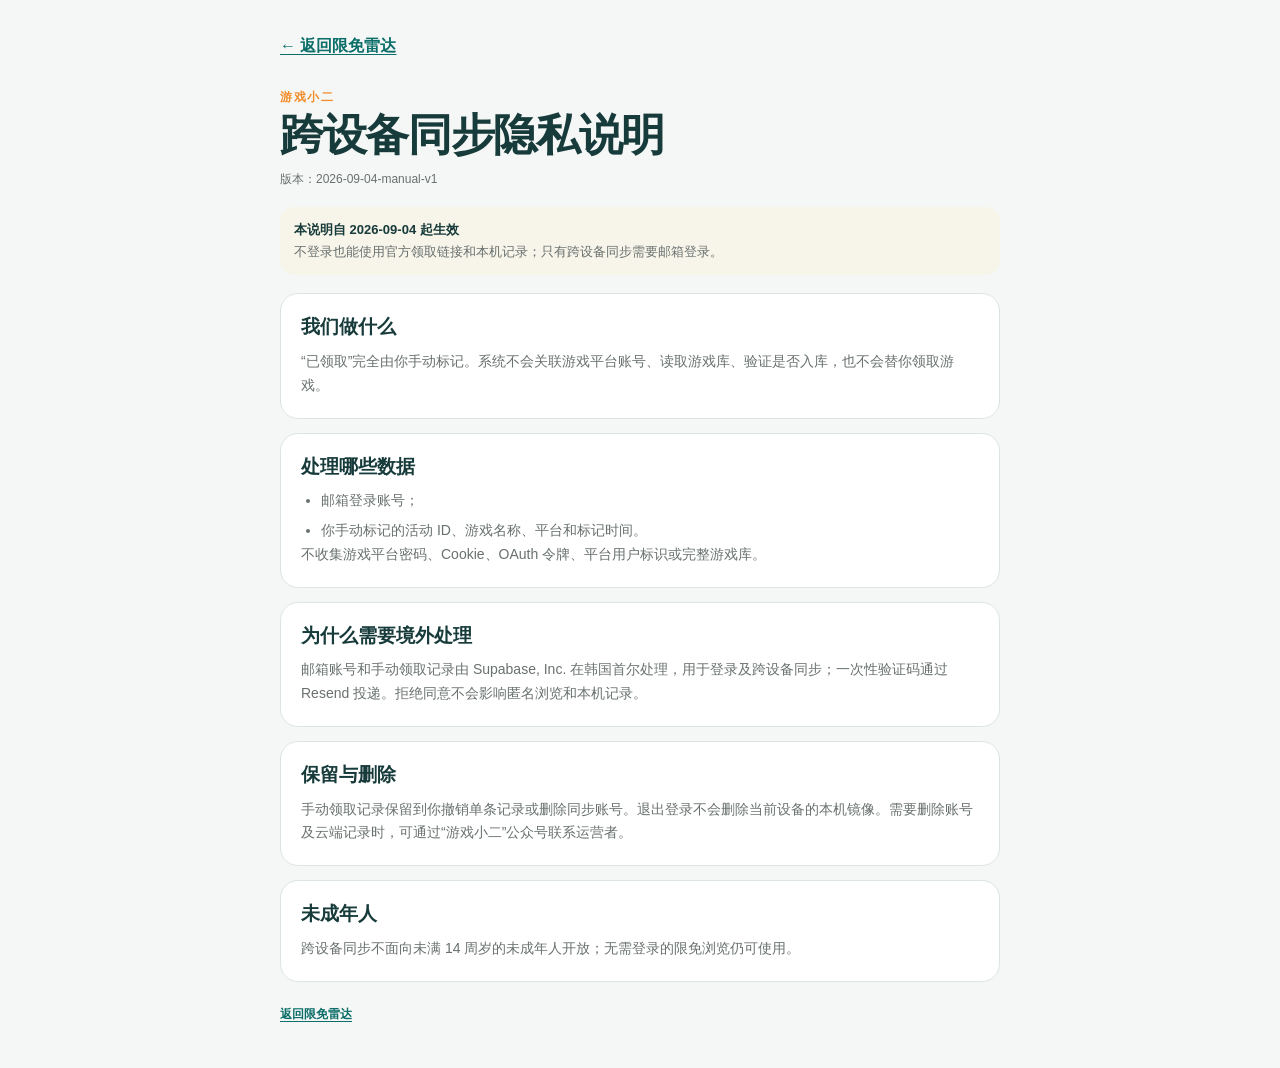
==== commit 170eda23: "Publish manual claim privacy date" ====
--- a/privacy.html
+++ b/privacy.html
@@ -1,6 +1,6 @@
 <!doctype html>
 <html lang="zh-CN"><head><meta charset="utf-8"><meta name="viewport" content="width=device-width,initial-scale=1,viewport-fit=cover"><meta name="theme-color" content="#173B3A"><title>跨设备同步隐私说明｜游戏小二</title><link rel="stylesheet" href="./styles.css"></head>
-<body><header class="privacy-masthead"><a class="back-link" href="./">← 返回限免雷达</a><p class="eyebrow">游戏小二</p><h1>跨设备同步隐私说明</h1><p class="privacy-meta">版本：2026-09-04-manual-v1</p><p class="draft-notice"><strong>本说明自公开发布之日起生效</strong>不登录也能使用官方领取链接和本机记录；只有跨设备同步需要邮箱登录。</p></header>
+<body><header class="privacy-masthead"><a class="back-link" href="./">← 返回限免雷达</a><p class="eyebrow">游戏小二</p><h1>跨设备同步隐私说明</h1><p class="privacy-meta">版本：2026-09-04-manual-v1</p><p class="draft-notice"><strong>本说明自 2026-09-04 起生效</strong>不登录也能使用官方领取链接和本机记录；只有跨设备同步需要邮箱登录。</p></header>
 <main class="privacy-content">
 <section><h2>我们做什么</h2><p>“已领取”完全由你手动标记。系统不会关联游戏平台账号、读取游戏库、验证是否入库，也不会替你领取游戏。</p></section>
 <section><h2>处理哪些数据</h2><ul><li>邮箱登录账号；</li><li>你手动标记的活动 ID、游戏名称、平台和标记时间。</li></ul><p>不收集游戏平台密码、Cookie、OAuth 令牌、平台用户标识或完整游戏库。</p></section>
